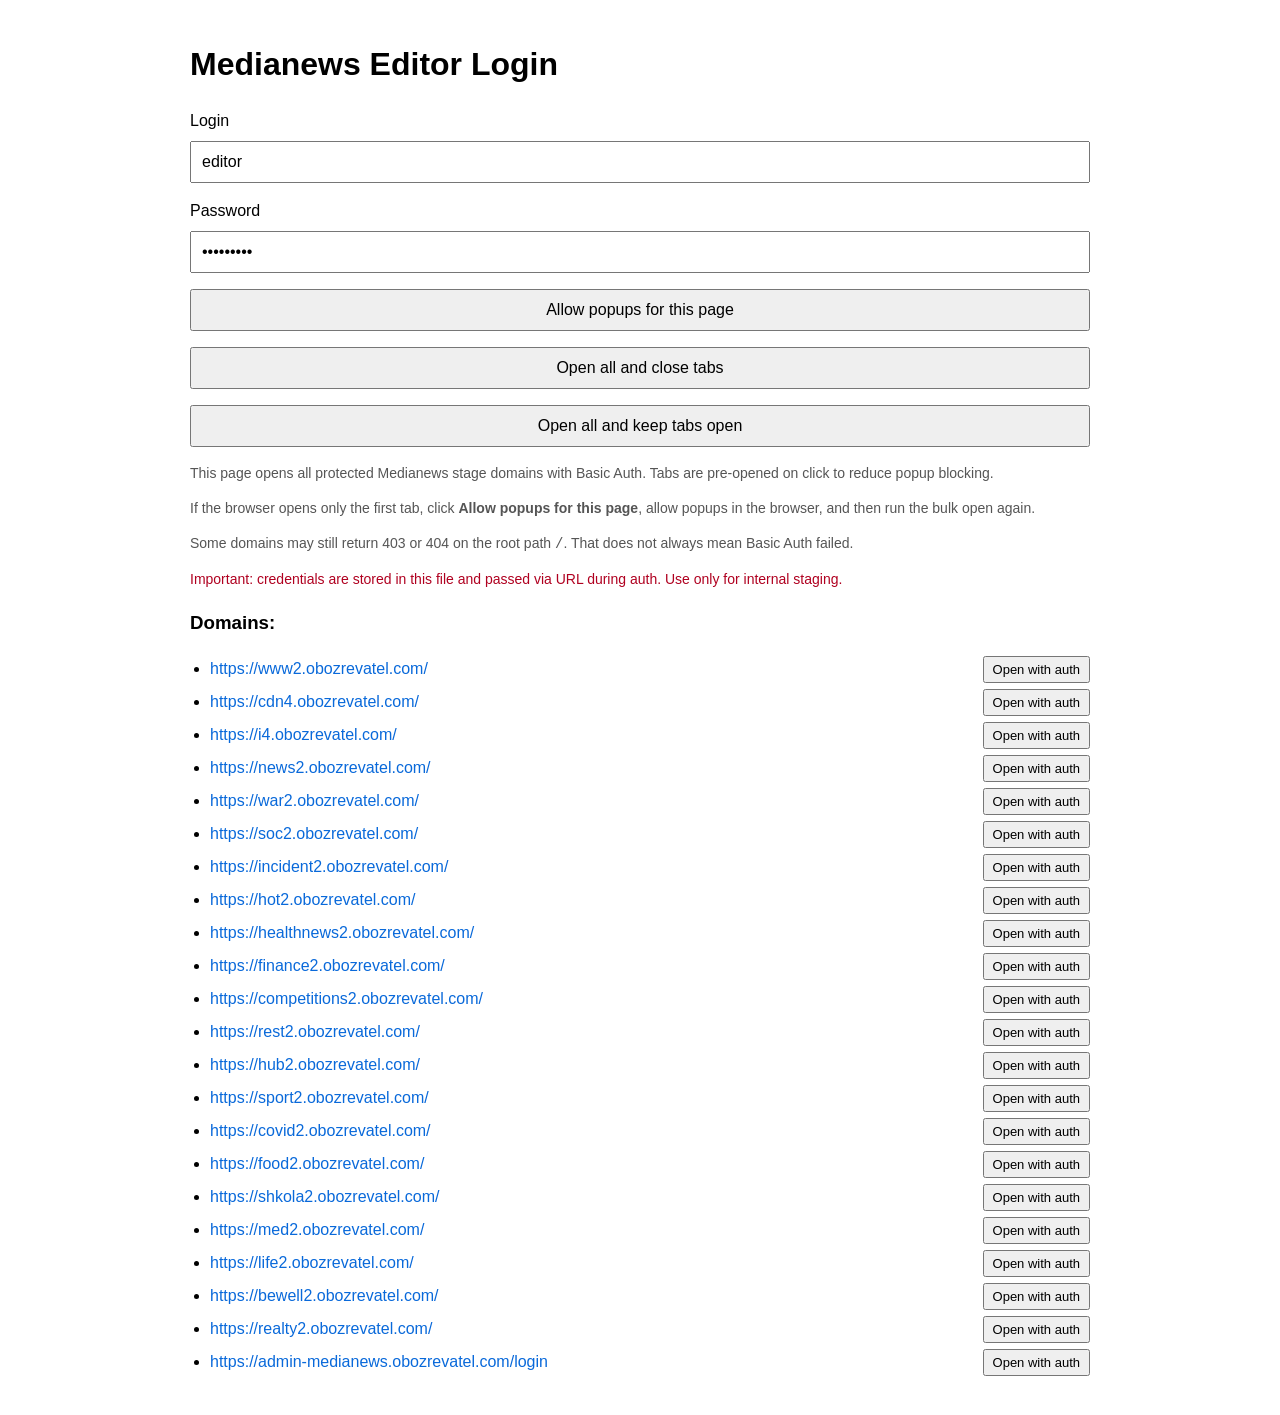
==== index.html @ acd7a0d7 "Add popup warmup button" ====
<!doctype html>
<html lang="uk">
<head>
  <meta charset="UTF-8" />
  <meta name="viewport" content="width=device-width, initial-scale=1.0" />
  <title>Medianews Editor Login</title>
  <style>
    body {
      font-family: Arial, sans-serif;
      max-width: 900px;
      margin: 40px auto;
      line-height: 1.5;
      padding: 0 16px;
    }

    input, button {
      display: block;
      width: 100%;
      padding: 10px;
      margin: 8px 0 16px;
      font-size: 16px;
      box-sizing: border-box;
    }

    button {
      cursor: pointer;
    }

    .hint {
      color: #555;
      font-size: 14px;
    }

    ul {
      padding-left: 20px;
    }

    li {
      margin-bottom: 6px;
    }

    a {
      color: #0969da;
      text-decoration: none;
    }

    a:hover {
      text-decoration: underline;
    }

    .domain-row {
      display: flex;
      gap: 10px;
      align-items: center;
      justify-content: space-between;
    }

    .domain-link {
      flex: 1;
      word-break: break-all;
    }

    .single-button {
      width: auto;
      padding: 4px 8px;
      margin: 0;
      font-size: 13px;
    }

    .danger-hint {
      color: #b00020;
      font-size: 14px;
    }
  </style>
</head>
<body>
  <h1>Medianews Editor Login</h1>

  <label>Login</label>
  <input id="login" type="text" placeholder="stage login" />

  <label>Password</label>
  <input id="password" type="password" placeholder="stage password" />

  <button onclick="unlockBulkOpen()">Allow popups for this page</button>
  <button onclick="openAll(true)">Open all and close tabs</button>
  <button onclick="openAll(false)">Open all and keep tabs open</button>

  <p class="hint">
    This page opens all protected Medianews stage domains with Basic Auth.
    Tabs are pre-opened on click to reduce popup blocking.
  </p>

  <p class="hint">
    If the browser opens only the first tab, click <strong>Allow popups for this page</strong>,
    allow popups in the browser, and then run the bulk open again.
  </p>

  <p class="hint">
    Some domains may still return 403 or 404 on the root path <code>/</code>.
    That does not always mean Basic Auth failed.
  </p>

  <p class="danger-hint">
    Important: credentials are stored in this file and passed via URL during auth.
    Use only for internal staging.
  </p>

  <h3>Domains:</h3>
  <p id="status" class="hint"></p>
  <ul id="domainsList"></ul>

  <script>
    const savedCredentials = {
      basicAuth: {
        login: 'editor',
        password: 'editor123'
      }
    };

    const domains = [
      'www2.obozrevatel.com',
      'cdn4.obozrevatel.com',
      'i4.obozrevatel.com',
      'news2.obozrevatel.com',
      'war2.obozrevatel.com',
      'soc2.obozrevatel.com',
      'incident2.obozrevatel.com',
      'hot2.obozrevatel.com',
      'healthnews2.obozrevatel.com',
      'finance2.obozrevatel.com',
      'competitions2.obozrevatel.com',
      'rest2.obozrevatel.com',
      'hub2.obozrevatel.com',
      'sport2.obozrevatel.com',
      'covid2.obozrevatel.com',
      'food2.obozrevatel.com',
      'shkola2.obozrevatel.com',
      'med2.obozrevatel.com',
      'life2.obozrevatel.com',
      'bewell2.obozrevatel.com',
      'realty2.obozrevatel.com',
      'admin-medianews.obozrevatel.com'
    ];

    const defaultPath = '/';
    const domainSettings = {
      'admin-medianews.obozrevatel.com': {
        displayPath: '/login',
        authPath: '/login'
      }
    };
    const openDelayMs = 500;
    const closeDelayMs = 10000;
    const popupWarmupCount = 3;

    const domainsList = document.getElementById('domainsList');
    const status = document.getElementById('status');

    function setStatus(message, isError = false) {
      status.textContent = message;
      status.style.color = isError ? '#b00020' : '#555';
    }

    function fillSavedCredentials() {
      document.getElementById('login').value = savedCredentials.basicAuth.login || '';
      document.getElementById('password').value = savedCredentials.basicAuth.password || '';
    }

    function getCredentials() {
      const login = document.getElementById('login').value.trim();
      const password = document.getElementById('password').value;

      if (!login || !password) {
        alert('Enter login and password');
        return null;
      }

      return { login, password };
    }

    function getDomainSettings(domain) {
      return domainSettings[domain] || {
        displayPath: defaultPath,
        authPath: defaultPath
      };
    }

    function getAuthUrl(domain, credentials) {
      const settings = getDomainSettings(domain);
      const encodedLogin = encodeURIComponent(credentials.login);
      const encodedPassword = encodeURIComponent(credentials.password);

      return `https://${encodedLogin}:${encodedPassword}@${domain}${settings.authPath}`;
    }

    function getPlainUrl(domain) {
      const settings = getDomainSettings(domain);
      return `https://${domain}${settings.displayPath}`;
    }

    function openSingle(domain) {
      const credentials = getCredentials();

      if (!credentials) {
        return;
      }

      const url = getAuthUrl(domain, credentials);
      window.open(url, '_blank');
    }

    function unlockBulkOpen() {
      const warmupTabs = [];

      for (let index = 0; index < Math.min(domains.length, popupWarmupCount); index += 1) {
        const tab = window.open('about:blank', `stage-popup-warmup-${index}`);

        if (!tab) {
          setStatus(
            'Browser still blocks popups. Click the popup icon in the address bar, allow popups for this page, and try this button again.',
            true
          );
          return;
        }

        tab.document.write(`
          <!doctype html>
          <html lang="en">
            <head>
              <meta charset="UTF-8" />
              <title>Popup access check</title>
            </head>
            <body style="font-family: Arial, sans-serif; padding: 16px;">
              <p>Popup access check for Medianews...</p>
            </body>
          </html>
        `);
        tab.document.close();
        warmupTabs.push(tab);
      }

      setStatus('Popup access looks available. If the browser showed a prompt, click Allow and then use Open all.');

      setTimeout(() => {
        warmupTabs.forEach(tab => {
          try {
            tab.close();
          } catch (error) {
            console.warn('Failed to close warmup tab', error);
          }
        });
      }, 1500);
    }

    function openAll(shouldCloseTabs) {
      const credentials = getCredentials();

      if (!credentials) {
        return;
      }

      const preparedTabs = domains.map((domain, index) => {
        const tab = window.open('about:blank', `stage-auth-${index}`);

        if (!tab) {
          return { domain, blocked: true };
        }

        tab.document.write(`
          <!doctype html>
          <html lang="en">
            <head>
              <meta charset="UTF-8" />
              <title>Authorizing ${domain}</title>
            </head>
            <body style="font-family: Arial, sans-serif; padding: 16px;">
              <p>Authorizing <strong>${domain}</strong>...</p>
            </body>
          </html>
        `);
        tab.document.close();

        return { domain, tab, blocked: false };
      });

      const blockedDomains = preparedTabs
        .filter(item => item.blocked)
        .map(item => item.domain);
      const openedTabs = preparedTabs.filter(item => !item.blocked);

      if (!openedTabs.length) {
        setStatus('Browser blocked all popups. Allow popups for this page and try again.', true);
        return;
      }

      if (blockedDomains.length) {
        setStatus(`Opened ${openedTabs.length} of ${domains.length}. Browser blocked: ${blockedDomains.join(', ')}`, true);
      } else {
        setStatus(`Opened ${openedTabs.length} tabs. Authorizing domains...`);
      }

      openedTabs.forEach(({ domain, tab }, index) => {
        const url = getAuthUrl(domain, credentials);

        setTimeout(() => {
          try {
            tab.location.replace(url);
          } catch (error) {
            console.warn(`Failed to open domain: ${domain}`, error);
          }
        }, index * openDelayMs);

        if (shouldCloseTabs) {
          setTimeout(() => {
            try {
              tab.close();
            } catch (error) {
              console.warn(`Failed to close tab: ${domain}`, error);
            }
          }, index * openDelayMs + closeDelayMs);
        }
      });
    }

    domains.forEach(domain => {
      const li = document.createElement('li');

      const row = document.createElement('div');
      row.className = 'domain-row';

      const link = document.createElement('a');
      link.href = getPlainUrl(domain);
      link.target = '_blank';
      link.rel = 'noopener noreferrer';
      link.textContent = getPlainUrl(domain);
      link.className = 'domain-link';

      const button = document.createElement('button');
      button.textContent = 'Open with auth';
      button.className = 'single-button';
      button.onclick = () => openSingle(domain);

      row.appendChild(link);
      row.appendChild(button);

      li.appendChild(row);
      domainsList.appendChild(li);
    });

    fillSavedCredentials();
  </script>
</body>
</html>
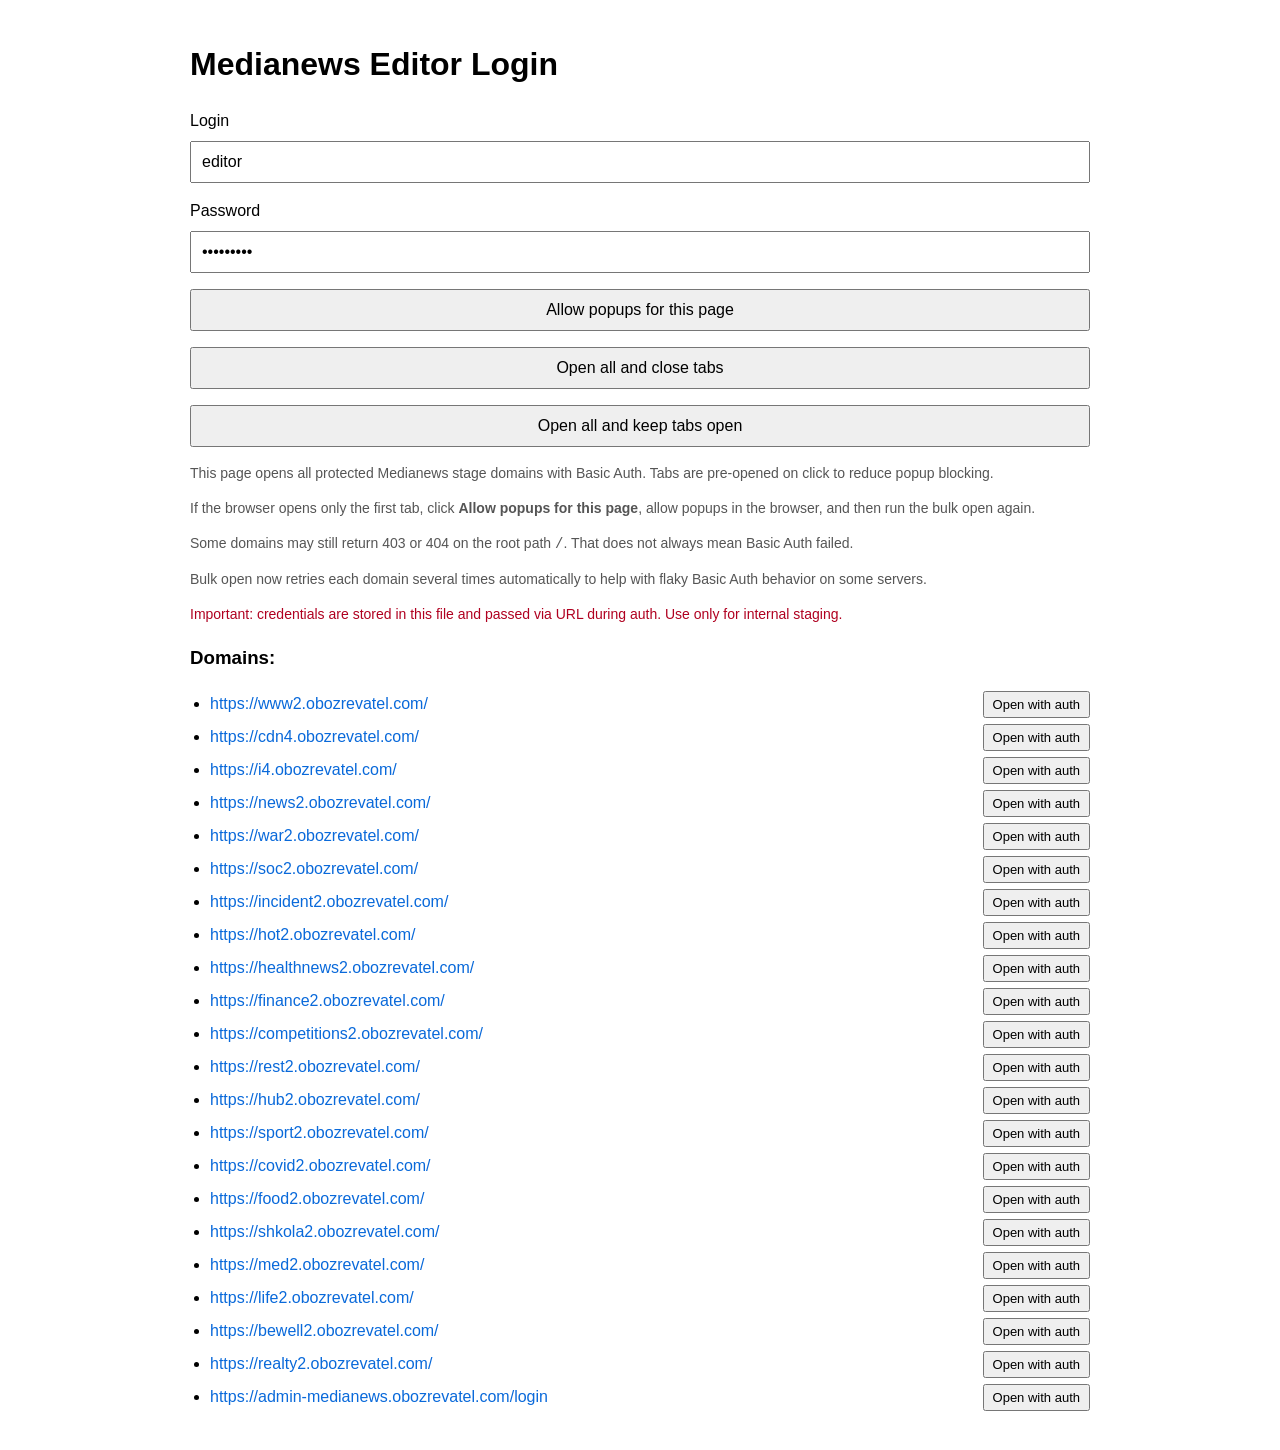
==== commit c3ceb81a: "Retry domain auth flows automatically" ====
--- a/index.html
+++ b/index.html
@@ -99,6 +99,11 @@
   <p class="hint">
     Some domains may still return 403 or 404 on the root path <code>/</code>.
     That does not always mean Basic Auth failed.
+  </p>
+
+  <p class="hint">
+    Bulk open now retries each domain several times automatically to help with
+    flaky Basic Auth behavior on some servers.
   </p>
 
   <p class="danger-hint">
@@ -147,11 +152,13 @@
     const domainSettings = {
       'admin-medianews.obozrevatel.com': {
         displayPath: '/login',
-        authPath: '/login'
+        authPath: '/login',
+        authCycles: 3
       }
     };
-    const openDelayMs = 500;
-    const closeDelayMs = 10000;
+    const openDelayMs = 1200;
+    const authStepDelayMs = 1600;
+    const closeDelayMs = 16000;
     const popupWarmupCount = 3;
 
     const domainsList = document.getElementById('domainsList');
@@ -199,6 +206,36 @@
       return `https://${domain}${settings.displayPath}`;
     }
 
+    function getNavigationPlan(domain, credentials) {
+      const settings = getDomainSettings(domain);
+      const authUrl = getAuthUrl(domain, credentials);
+      const plainUrl = getPlainUrl(domain);
+      const authCycles = settings.authCycles || 2;
+      const steps = [];
+
+      for (let index = 0; index < authCycles; index += 1) {
+        steps.push(authUrl, plainUrl);
+      }
+
+      return steps;
+    }
+
+    function runNavigationSequence(tab, domain, credentials, startDelayMs) {
+      const steps = getNavigationPlan(domain, credentials);
+
+      steps.forEach((url, stepIndex) => {
+        setTimeout(() => {
+          try {
+            tab.location.replace(url);
+          } catch (error) {
+            console.warn(`Failed to open domain: ${domain}`, error);
+          }
+        }, startDelayMs + stepIndex * authStepDelayMs);
+      });
+
+      return steps.length;
+    }
+
     function openSingle(domain) {
       const credentials = getCredentials();
 
@@ -206,8 +243,14 @@
         return;
       }
 
-      const url = getAuthUrl(domain, credentials);
-      window.open(url, '_blank');
+      const tab = window.open('about:blank', '_blank');
+
+      if (!tab) {
+        setStatus('Browser blocked the tab. Allow popups for this page and try again.', true);
+        return;
+      }
+
+      runNavigationSequence(tab, domain, credentials, 0);
     }
 
     function unlockBulkOpen() {
@@ -297,19 +340,12 @@
       if (blockedDomains.length) {
         setStatus(`Opened ${openedTabs.length} of ${domains.length}. Browser blocked: ${blockedDomains.join(', ')}`, true);
       } else {
-        setStatus(`Opened ${openedTabs.length} tabs. Authorizing domains...`);
+        setStatus(`Opened ${openedTabs.length} tabs. Running several auth passes for each domain...`);
       }
 
       openedTabs.forEach(({ domain, tab }, index) => {
-        const url = getAuthUrl(domain, credentials);
-
-        setTimeout(() => {
-          try {
-            tab.location.replace(url);
-          } catch (error) {
-            console.warn(`Failed to open domain: ${domain}`, error);
-          }
-        }, index * openDelayMs);
+        const startDelayMs = index * openDelayMs;
+        const stepsCount = runNavigationSequence(tab, domain, credentials, startDelayMs);
 
         if (shouldCloseTabs) {
           setTimeout(() => {
@@ -318,7 +354,7 @@
             } catch (error) {
               console.warn(`Failed to close tab: ${domain}`, error);
             }
-          }, index * openDelayMs + closeDelayMs);
+          }, startDelayMs + stepsCount * authStepDelayMs + closeDelayMs);
         }
       });
     }
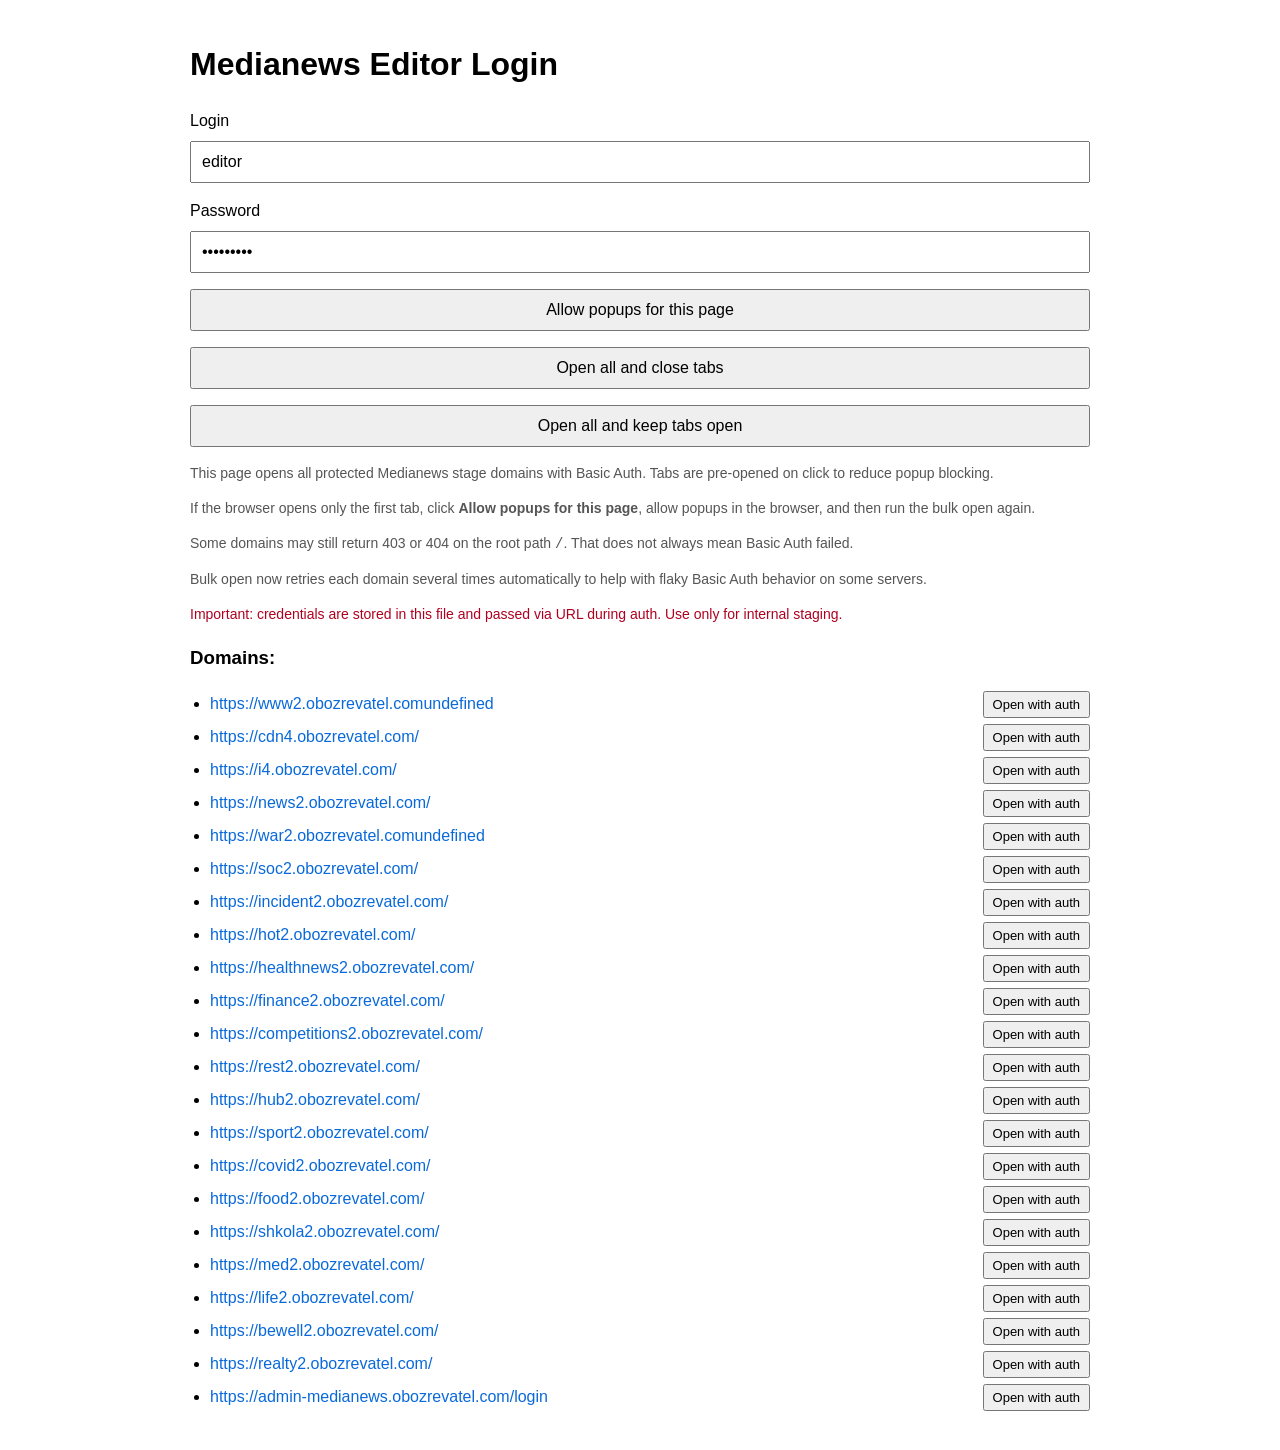
==== commit ab8a5e80: "Warm up www2 and war2 more aggressively" ====
--- a/index.html
+++ b/index.html
@@ -150,6 +150,14 @@
 
     const defaultPath = '/';
     const domainSettings = {
+      'www2.obozrevatel.com': {
+        authCycles: 4,
+        revisitAfterBulkOpen: true
+      },
+      'war2.obozrevatel.com': {
+        authCycles: 4,
+        revisitAfterBulkOpen: true
+      },
       'admin-medianews.obozrevatel.com': {
         displayPath: '/login',
         authPath: '/login',
@@ -234,6 +242,10 @@
       });
 
       return steps.length;
+    }
+
+    function getRevisitDomains() {
+      return domains.filter(domain => getDomainSettings(domain).revisitAfterBulkOpen);
     }
 
     function openSingle(domain) {
@@ -357,6 +369,24 @@
           }, startDelayMs + stepsCount * authStepDelayMs + closeDelayMs);
         }
       });
+
+      const revisitDomains = getRevisitDomains();
+      const revisitStartDelayMs = openedTabs.length * openDelayMs + 4000;
+
+      revisitDomains.forEach((domain, revisitIndex) => {
+        const preparedTab = openedTabs.find(item => item.domain === domain);
+
+        if (!preparedTab) {
+          return;
+        }
+
+        runNavigationSequence(
+          preparedTab.tab,
+          domain,
+          credentials,
+          revisitStartDelayMs + revisitIndex * 2000
+        );
+      });
     }
 
     domains.forEach(domain => {
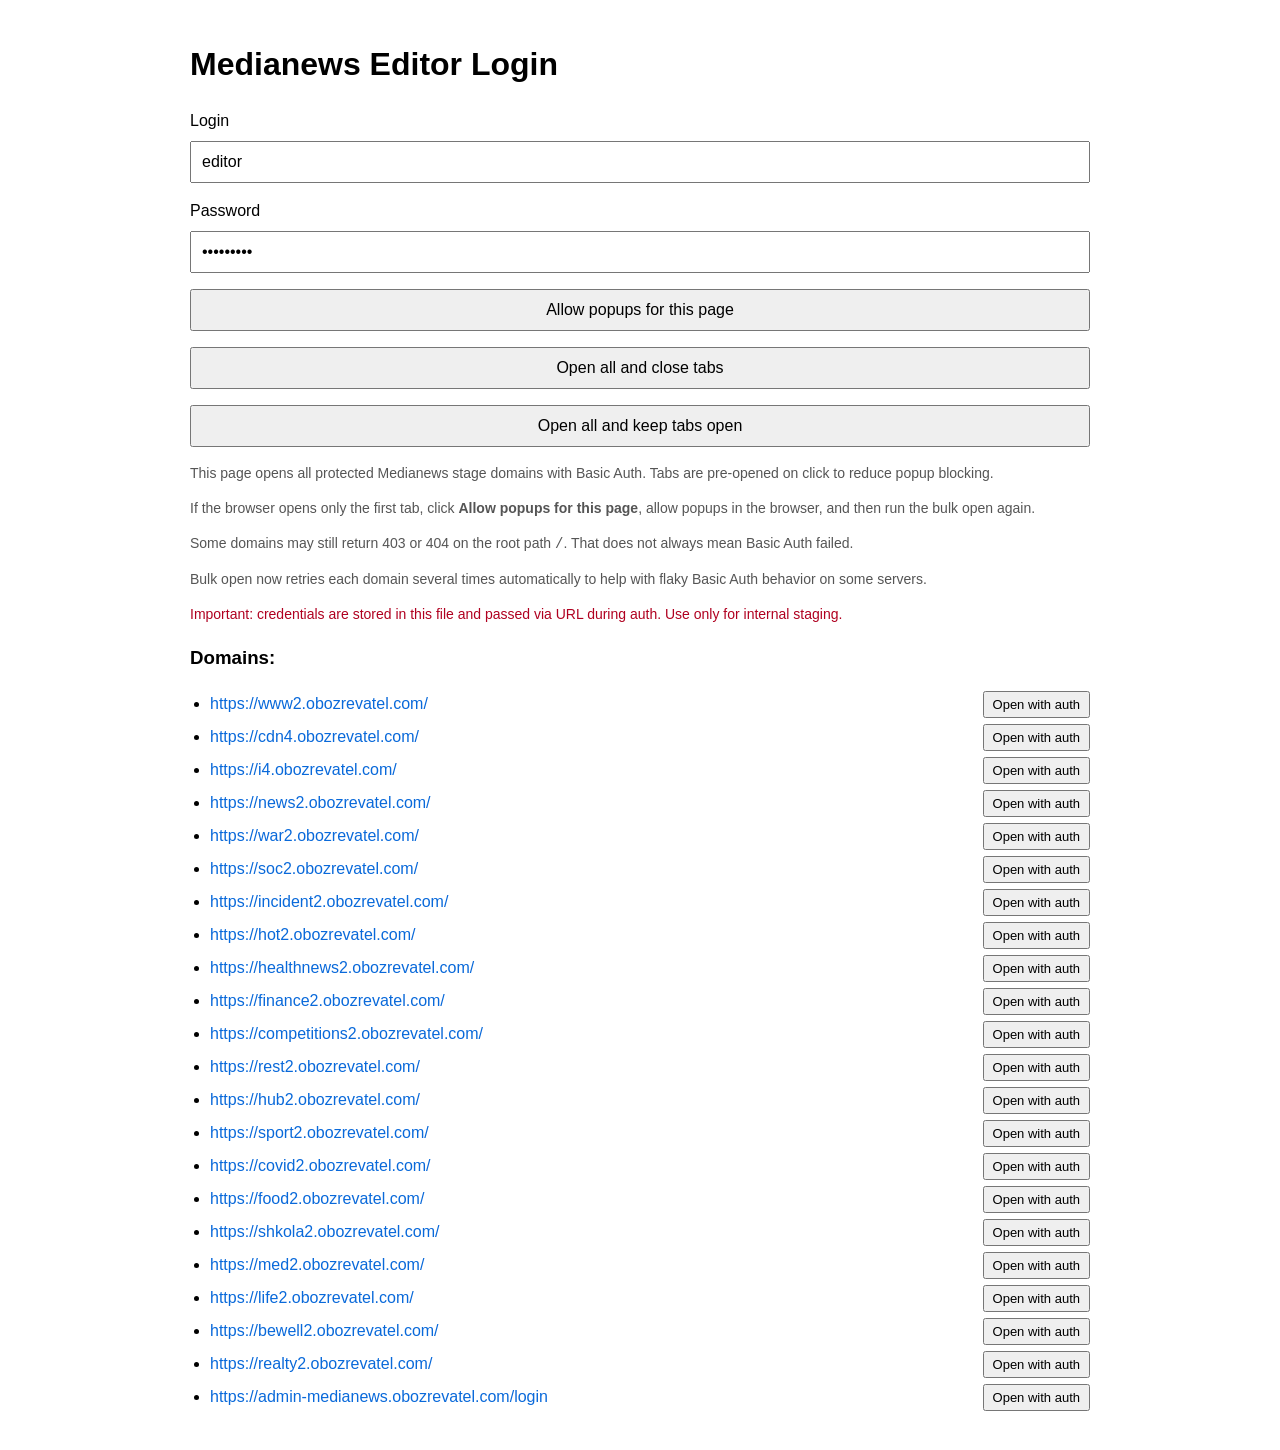
==== commit 9594e8bb: "Fix default paths for custom domain settings" ====
--- a/index.html
+++ b/index.html
@@ -195,9 +195,10 @@
     }
 
     function getDomainSettings(domain) {
-      return domainSettings[domain] || {
+      return {
         displayPath: defaultPath,
-        authPath: defaultPath
+        authPath: defaultPath,
+        ...domainSettings[domain]
       };
     }
 
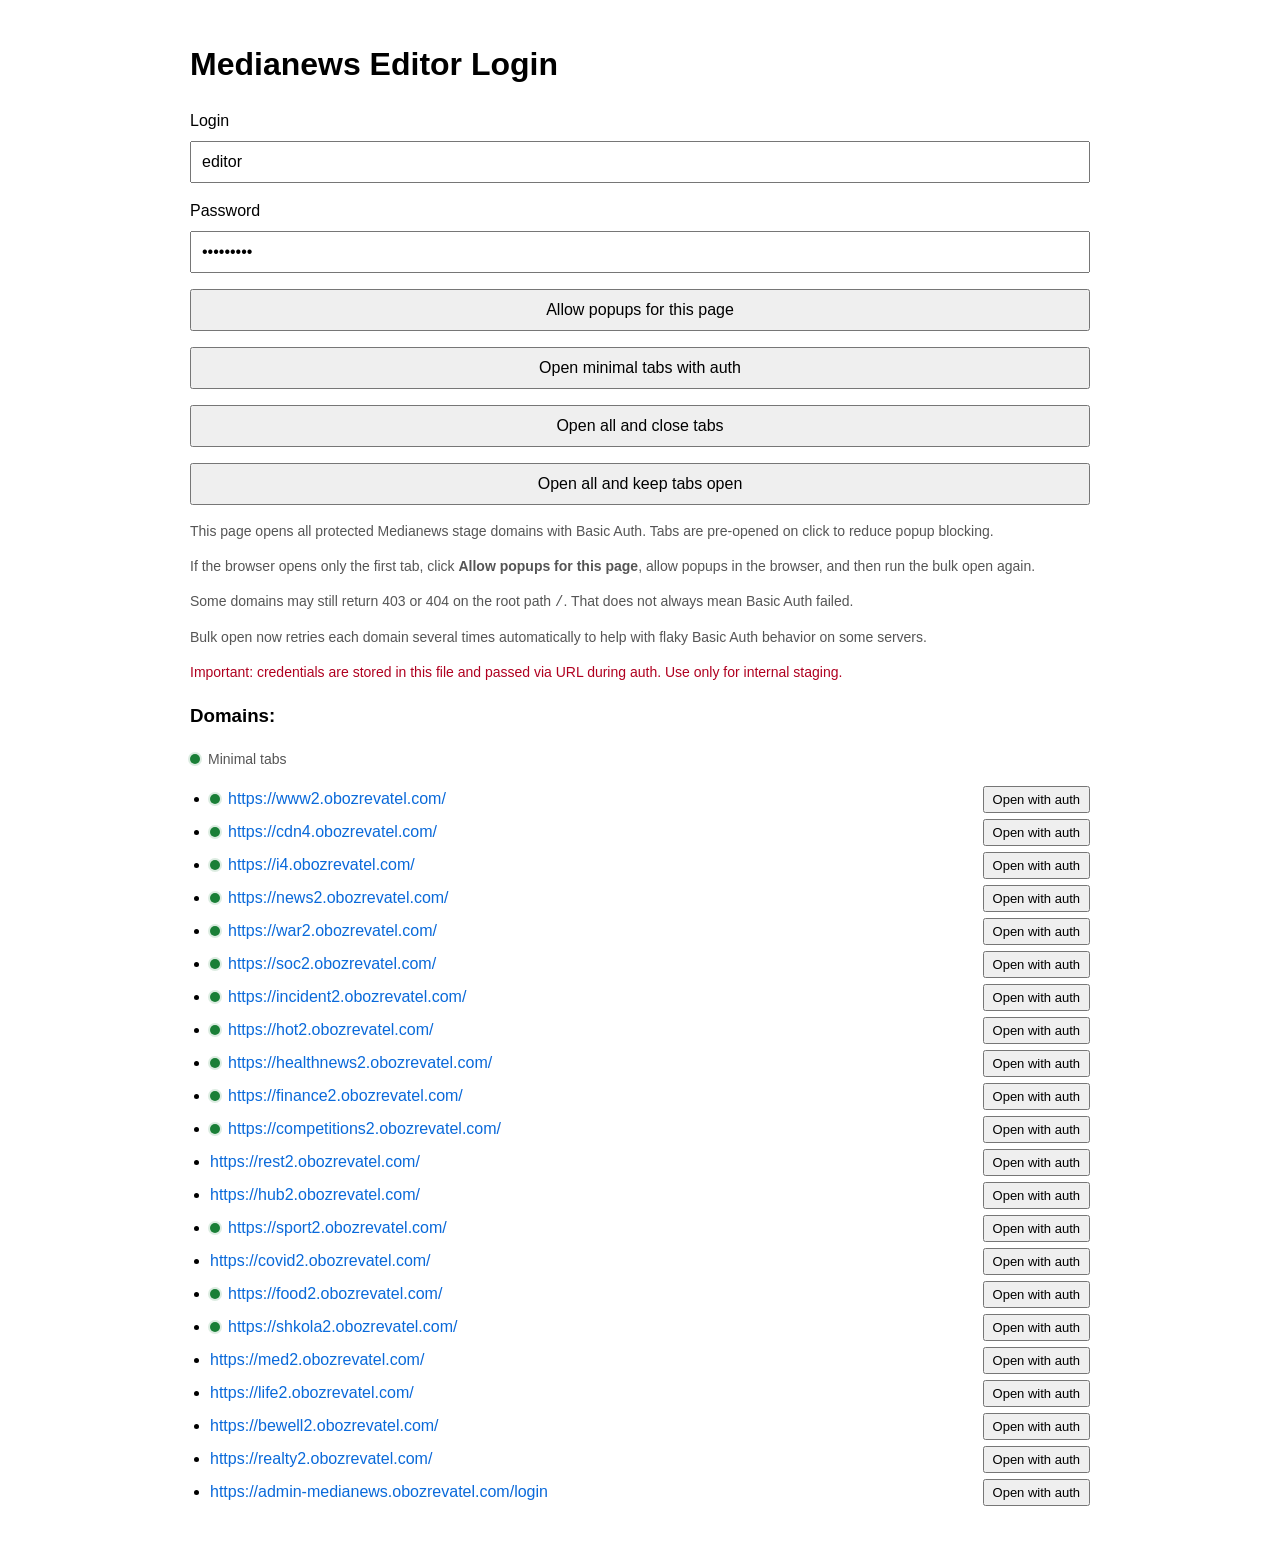
==== commit d4f7298b: "Add minimal tab auth shortcut" ====
--- a/index.html
+++ b/index.html
@@ -71,6 +71,32 @@
       color: #b00020;
       font-size: 14px;
     }
+
+    .domain-meta {
+      display: flex;
+      align-items: center;
+      gap: 8px;
+      flex: 1;
+      min-width: 0;
+    }
+
+    .minimal-dot {
+      width: 10px;
+      height: 10px;
+      min-width: 10px;
+      border-radius: 50%;
+      background: #1a7f37;
+      box-shadow: 0 0 0 2px rgba(26, 127, 55, 0.15);
+    }
+
+    .legend {
+      display: flex;
+      align-items: center;
+      gap: 8px;
+      color: #555;
+      font-size: 14px;
+      margin-bottom: 10px;
+    }
   </style>
 </head>
 <body>
@@ -83,6 +109,7 @@
   <input id="password" type="password" placeholder="stage password" />
 
   <button onclick="unlockBulkOpen()">Allow popups for this page</button>
+  <button onclick="openMinimalTabs()">Open minimal tabs with auth</button>
   <button onclick="openAll(true)">Open all and close tabs</button>
   <button onclick="openAll(false)">Open all and keep tabs open</button>
 
@@ -112,6 +139,10 @@
   </p>
 
   <h3>Domains:</h3>
+  <div class="legend">
+    <span class="minimal-dot"></span>
+    <span>Minimal tabs</span>
+  </div>
   <p id="status" class="hint"></p>
   <ul id="domainsList"></ul>
 
@@ -147,6 +178,23 @@
       'realty2.obozrevatel.com',
       'admin-medianews.obozrevatel.com'
     ];
+    const minimalDomains = [
+      'www2.obozrevatel.com',
+      'cdn4.obozrevatel.com',
+      'i4.obozrevatel.com',
+      'news2.obozrevatel.com',
+      'war2.obozrevatel.com',
+      'soc2.obozrevatel.com',
+      'incident2.obozrevatel.com',
+      'hot2.obozrevatel.com',
+      'healthnews2.obozrevatel.com',
+      'finance2.obozrevatel.com',
+      'competitions2.obozrevatel.com',
+      'sport2.obozrevatel.com',
+      'food2.obozrevatel.com',
+      'shkola2.obozrevatel.com'
+    ];
+    const minimalDomainSet = new Set(minimalDomains);
 
     const defaultPath = '/';
     const domainSettings = {
@@ -249,6 +297,10 @@
       return domains.filter(domain => getDomainSettings(domain).revisitAfterBulkOpen);
     }
 
+    function openMinimalTabs() {
+      openDomainGroup(minimalDomains, false, 'minimal tabs');
+    }
+
     function openSingle(domain) {
       const credentials = getCredentials();
 
@@ -256,14 +308,13 @@
         return;
       }
 
-      const tab = window.open('about:blank', '_blank');
+      const url = getAuthUrl(domain, credentials);
+      const tab = window.open(url, '_blank');
 
       if (!tab) {
         setStatus('Browser blocked the tab. Allow popups for this page and try again.', true);
         return;
       }
-
-      runNavigationSequence(tab, domain, credentials, 0);
     }
 
     function unlockBulkOpen() {
@@ -310,13 +361,17 @@
     }
 
     function openAll(shouldCloseTabs) {
+      openDomainGroup(domains, shouldCloseTabs, 'all tabs');
+    }
+
+    function openDomainGroup(targetDomains, shouldCloseTabs, groupLabel) {
       const credentials = getCredentials();
 
       if (!credentials) {
         return;
       }
 
-      const preparedTabs = domains.map((domain, index) => {
+      const preparedTabs = targetDomains.map((domain, index) => {
         const tab = window.open('about:blank', `stage-auth-${index}`);
 
         if (!tab) {
@@ -351,9 +406,9 @@
       }
 
       if (blockedDomains.length) {
-        setStatus(`Opened ${openedTabs.length} of ${domains.length}. Browser blocked: ${blockedDomains.join(', ')}`, true);
+        setStatus(`Opened ${openedTabs.length} of ${targetDomains.length} ${groupLabel}. Browser blocked: ${blockedDomains.join(', ')}`, true);
       } else {
-        setStatus(`Opened ${openedTabs.length} tabs. Running several auth passes for each domain...`);
+        setStatus(`Opened ${openedTabs.length} ${groupLabel}. Running several auth passes for each domain...`);
       }
 
       openedTabs.forEach(({ domain, tab }, index) => {
@@ -396,6 +451,16 @@
       const row = document.createElement('div');
       row.className = 'domain-row';
 
+      const meta = document.createElement('div');
+      meta.className = 'domain-meta';
+
+      if (minimalDomainSet.has(domain)) {
+        const dot = document.createElement('span');
+        dot.className = 'minimal-dot';
+        dot.title = 'Minimal tab';
+        meta.appendChild(dot);
+      }
+
       const link = document.createElement('a');
       link.href = getPlainUrl(domain);
       link.target = '_blank';
@@ -403,12 +468,14 @@
       link.textContent = getPlainUrl(domain);
       link.className = 'domain-link';
 
+      meta.appendChild(link);
+
       const button = document.createElement('button');
       button.textContent = 'Open with auth';
       button.className = 'single-button';
       button.onclick = () => openSingle(domain);
 
-      row.appendChild(link);
+      row.appendChild(meta);
       row.appendChild(button);
 
       li.appendChild(row);
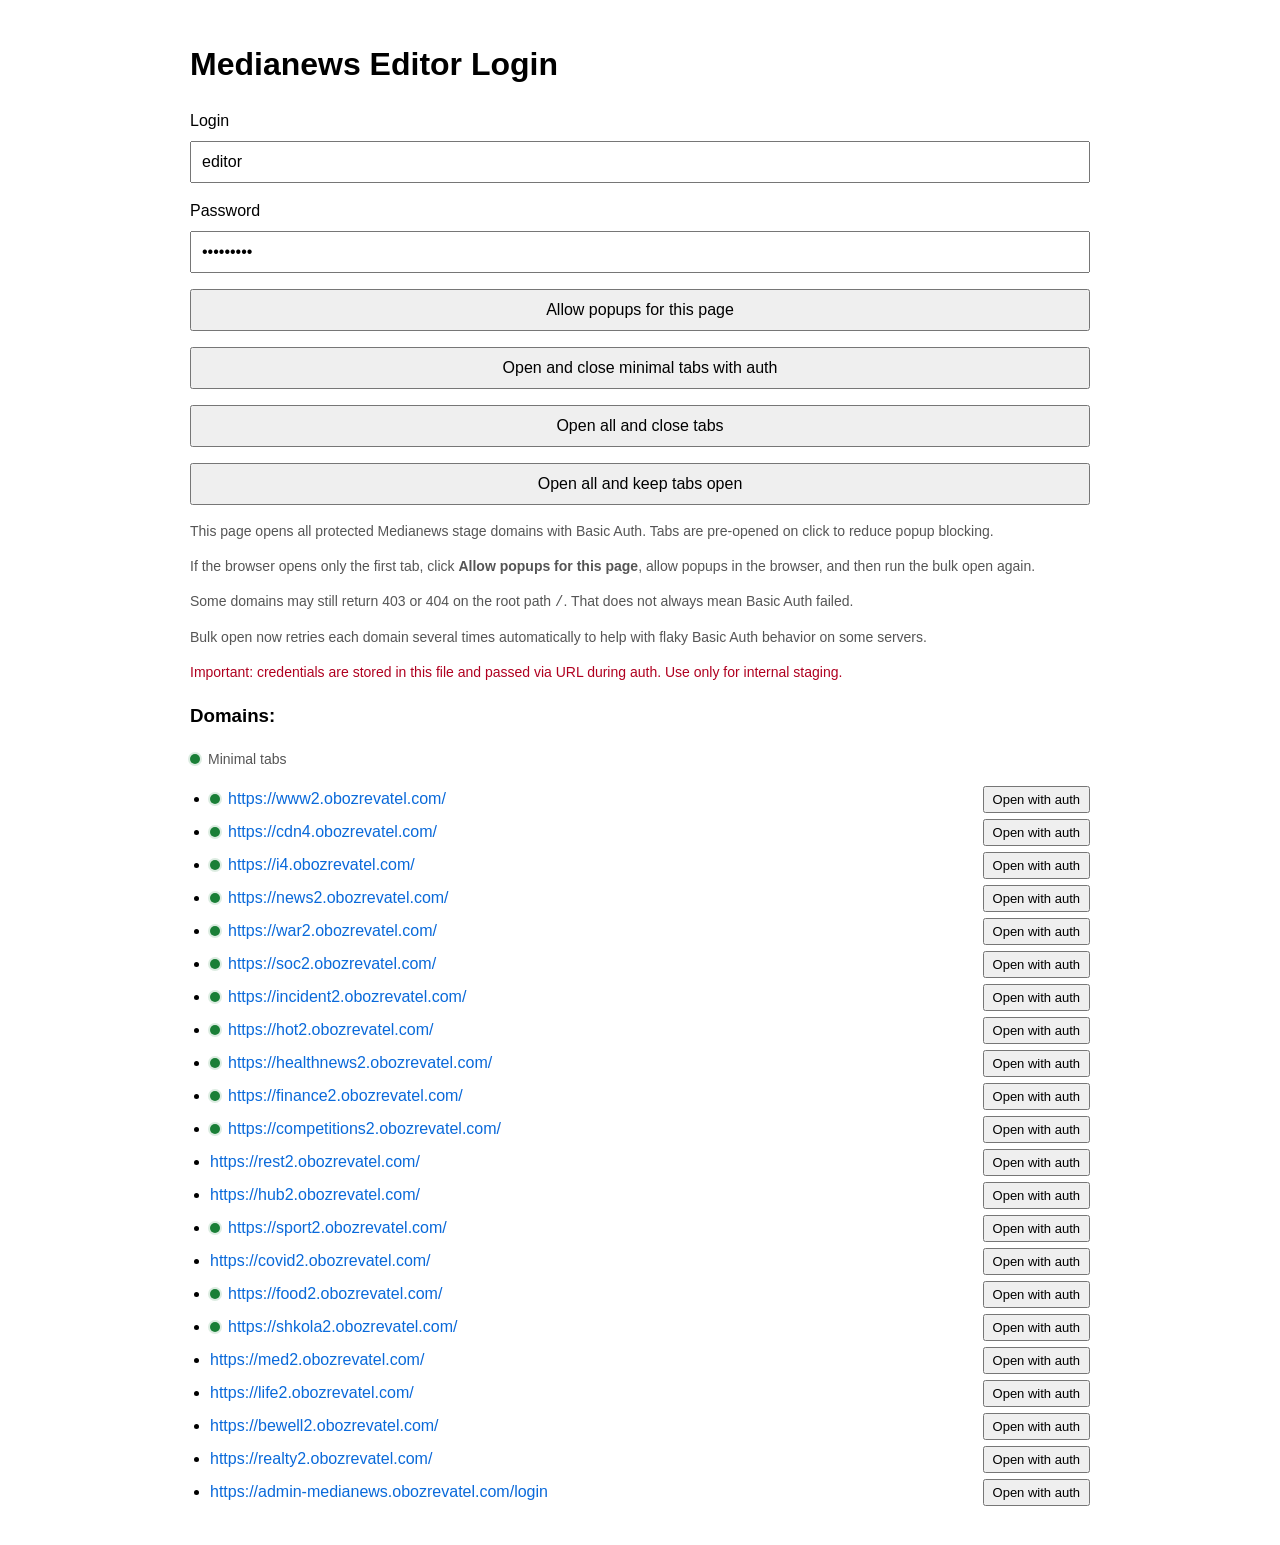
==== commit c5417610: "Rename minimal shortcut to auto-close" ====
--- a/index.html
+++ b/index.html
@@ -109,7 +109,7 @@
   <input id="password" type="password" placeholder="stage password" />
 
   <button onclick="unlockBulkOpen()">Allow popups for this page</button>
-  <button onclick="openMinimalTabs()">Open minimal tabs with auth</button>
+  <button onclick="openMinimalTabs()">Open and close minimal tabs with auth</button>
   <button onclick="openAll(true)">Open all and close tabs</button>
   <button onclick="openAll(false)">Open all and keep tabs open</button>
 
@@ -298,7 +298,7 @@
     }
 
     function openMinimalTabs() {
-      openDomainGroup(minimalDomains, false, 'minimal tabs');
+      openDomainGroup(minimalDomains, true, 'minimal tabs');
     }
 
     function openSingle(domain) {
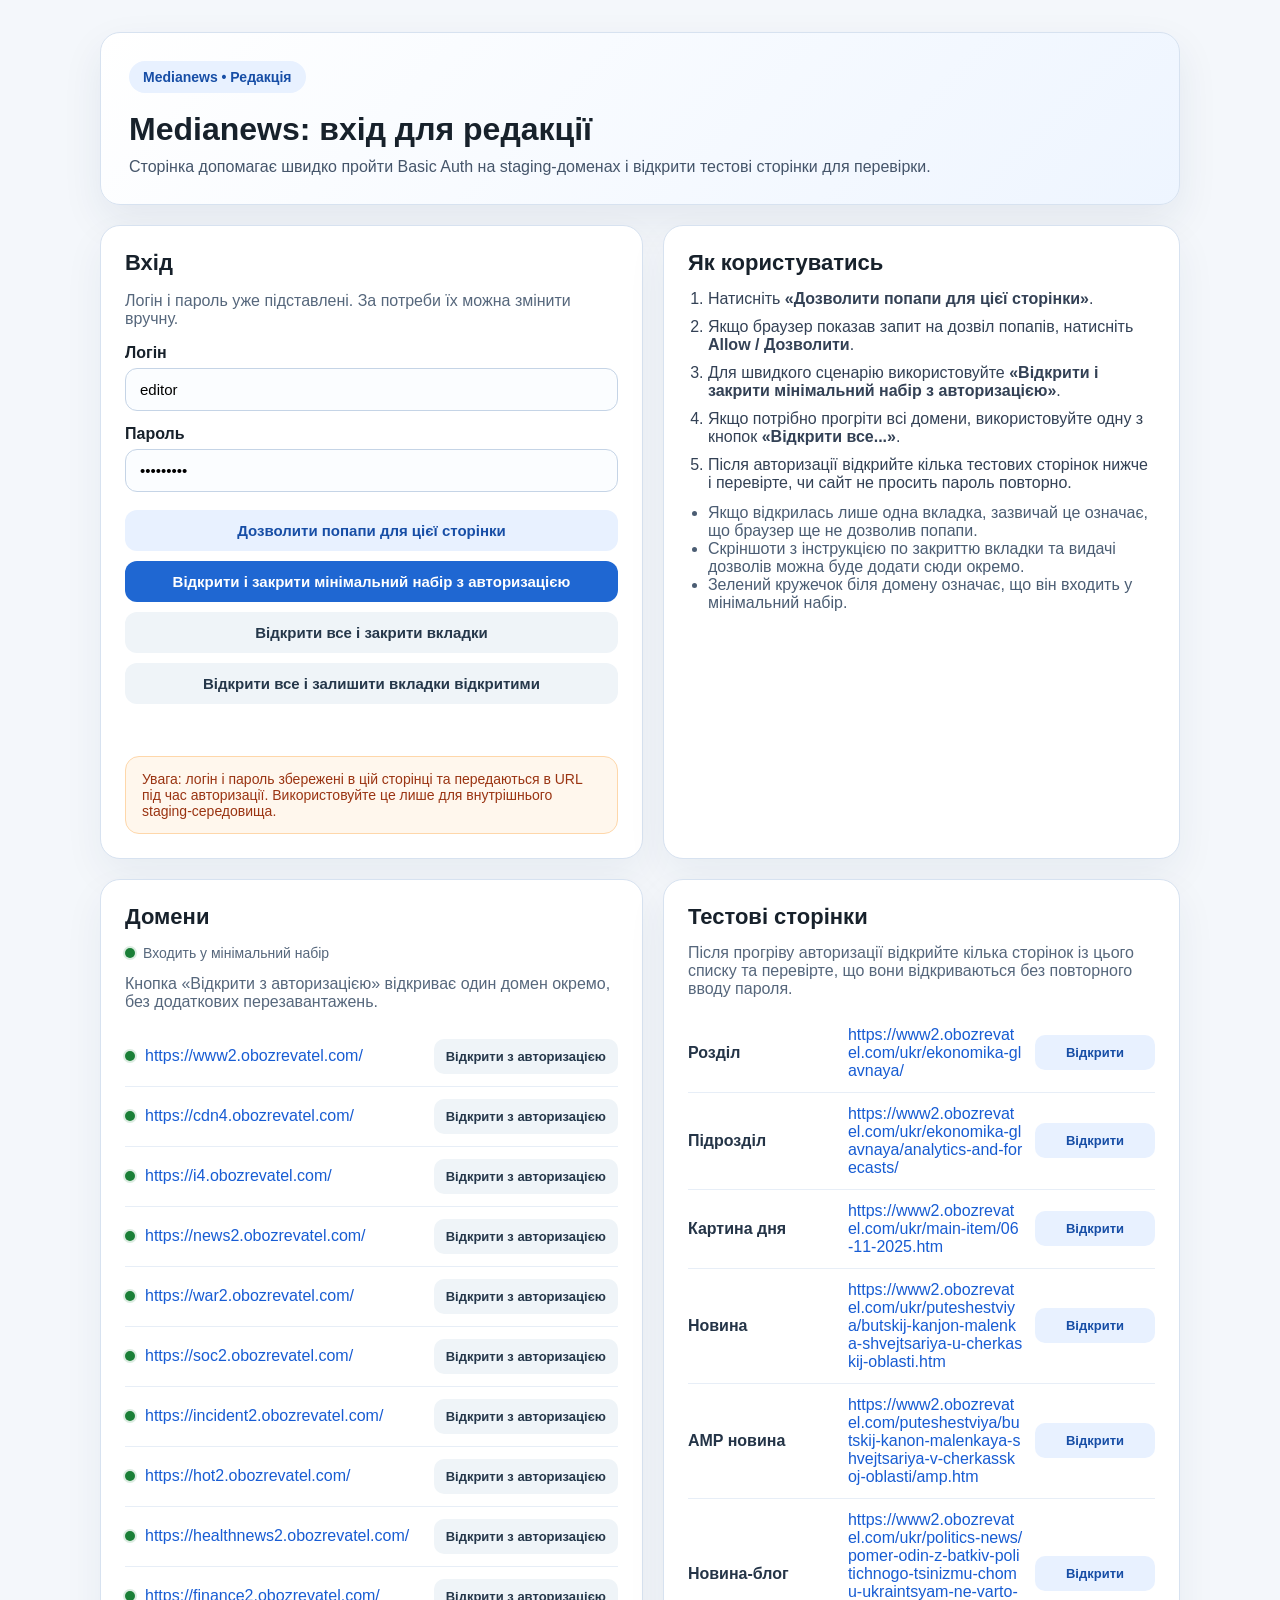
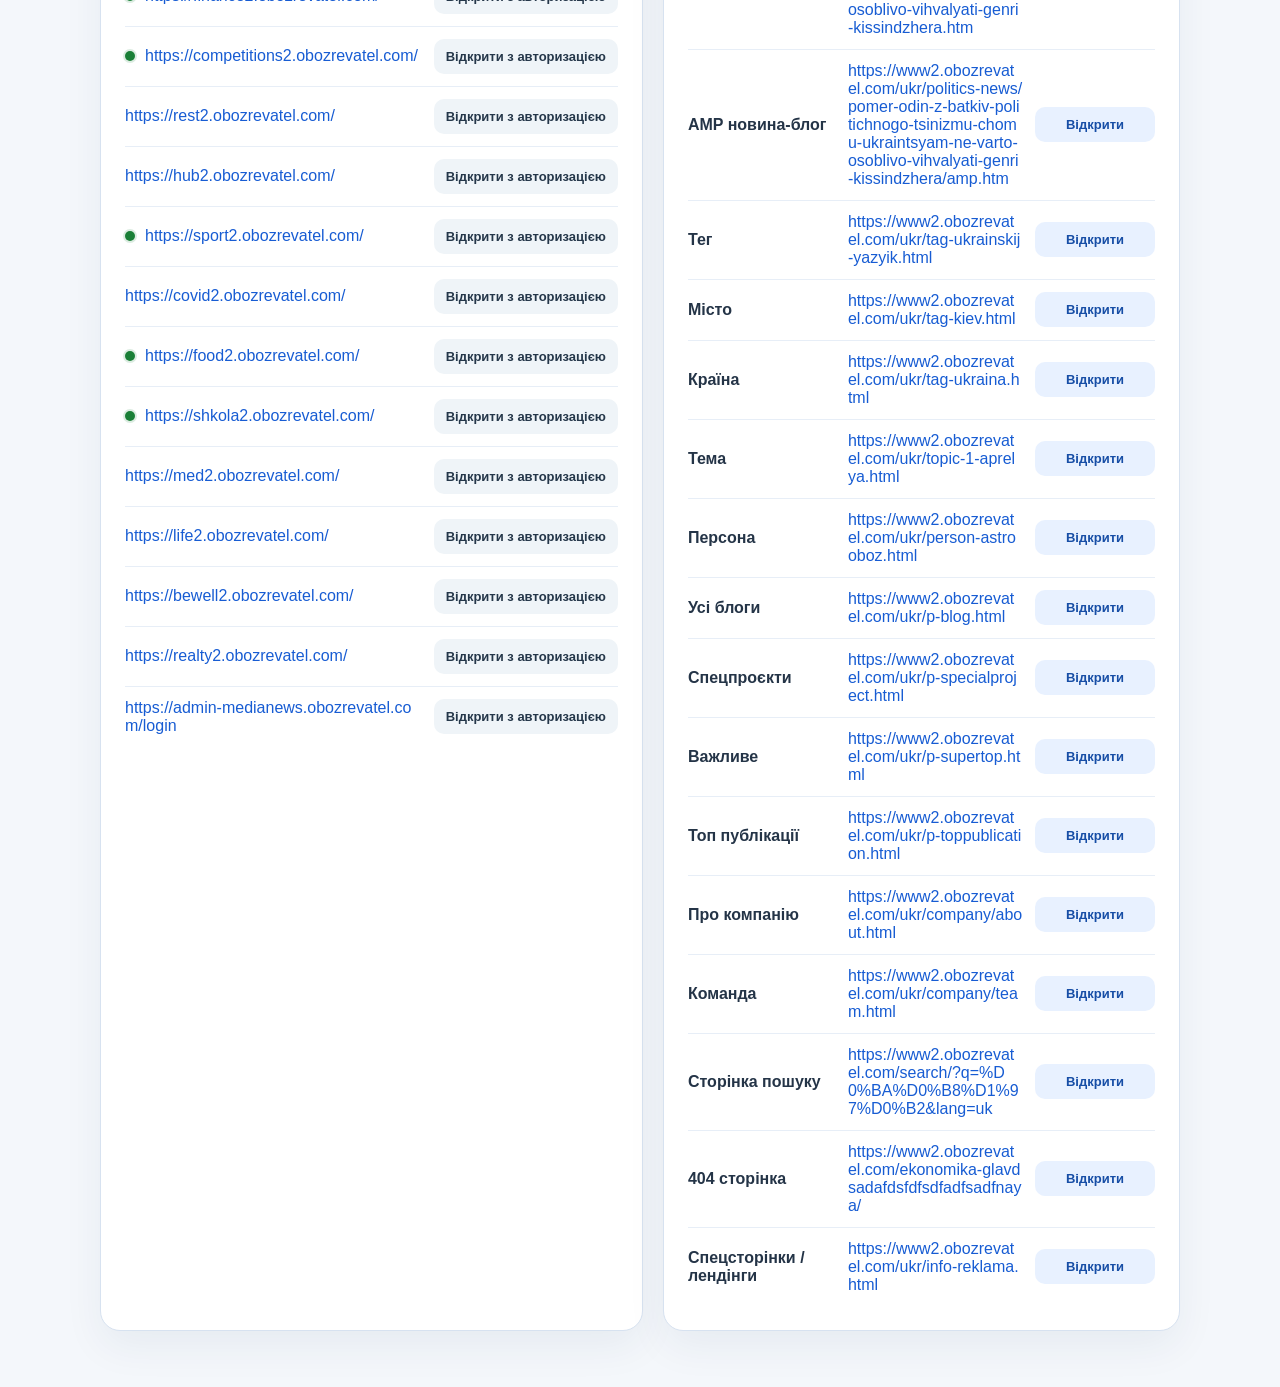
==== commit 9bf3fcf4: "Localize editor pages and add test links" ====
--- a/index.html
+++ b/index.html
@@ -3,486 +3,22 @@
 <head>
   <meta charset="UTF-8" />
   <meta name="viewport" content="width=device-width, initial-scale=1.0" />
-  <title>Medianews Editor Login</title>
-  <style>
-    body {
-      font-family: Arial, sans-serif;
-      max-width: 900px;
-      margin: 40px auto;
-      line-height: 1.5;
-      padding: 0 16px;
-    }
-
-    input, button {
-      display: block;
-      width: 100%;
-      padding: 10px;
-      margin: 8px 0 16px;
-      font-size: 16px;
-      box-sizing: border-box;
-    }
-
-    button {
-      cursor: pointer;
-    }
-
-    .hint {
-      color: #555;
-      font-size: 14px;
-    }
-
-    ul {
-      padding-left: 20px;
-    }
-
-    li {
-      margin-bottom: 6px;
-    }
-
-    a {
-      color: #0969da;
-      text-decoration: none;
-    }
-
-    a:hover {
-      text-decoration: underline;
-    }
-
-    .domain-row {
-      display: flex;
-      gap: 10px;
-      align-items: center;
-      justify-content: space-between;
-    }
-
-    .domain-link {
-      flex: 1;
-      word-break: break-all;
-    }
-
-    .single-button {
-      width: auto;
-      padding: 4px 8px;
-      margin: 0;
-      font-size: 13px;
-    }
-
-    .danger-hint {
-      color: #b00020;
-      font-size: 14px;
-    }
-
-    .domain-meta {
-      display: flex;
-      align-items: center;
-      gap: 8px;
-      flex: 1;
-      min-width: 0;
-    }
-
-    .minimal-dot {
-      width: 10px;
-      height: 10px;
-      min-width: 10px;
-      border-radius: 50%;
-      background: #1a7f37;
-      box-shadow: 0 0 0 2px rgba(26, 127, 55, 0.15);
-    }
-
-    .legend {
-      display: flex;
-      align-items: center;
-      gap: 8px;
-      color: #555;
-      font-size: 14px;
-      margin-bottom: 10px;
-    }
-  </style>
+  <title>Medianews: вхід для редакції</title>
+  <link rel="stylesheet" href="./styles.css" />
 </head>
 <body>
-  <h1>Medianews Editor Login</h1>
-
-  <label>Login</label>
-  <input id="login" type="text" placeholder="stage login" />
-
-  <label>Password</label>
-  <input id="password" type="password" placeholder="stage password" />
-
-  <button onclick="unlockBulkOpen()">Allow popups for this page</button>
-  <button onclick="openMinimalTabs()">Open and close minimal tabs with auth</button>
-  <button onclick="openAll(true)">Open all and close tabs</button>
-  <button onclick="openAll(false)">Open all and keep tabs open</button>
-
-  <p class="hint">
-    This page opens all protected Medianews stage domains with Basic Auth.
-    Tabs are pre-opened on click to reduce popup blocking.
-  </p>
-
-  <p class="hint">
-    If the browser opens only the first tab, click <strong>Allow popups for this page</strong>,
-    allow popups in the browser, and then run the bulk open again.
-  </p>
-
-  <p class="hint">
-    Some domains may still return 403 or 404 on the root path <code>/</code>.
-    That does not always mean Basic Auth failed.
-  </p>
-
-  <p class="hint">
-    Bulk open now retries each domain several times automatically to help with
-    flaky Basic Auth behavior on some servers.
-  </p>
-
-  <p class="danger-hint">
-    Important: credentials are stored in this file and passed via URL during auth.
-    Use only for internal staging.
-  </p>
-
-  <h3>Domains:</h3>
-  <div class="legend">
-    <span class="minimal-dot"></span>
-    <span>Minimal tabs</span>
-  </div>
-  <p id="status" class="hint"></p>
-  <ul id="domainsList"></ul>
-
   <script>
-    const savedCredentials = {
-      basicAuth: {
+    window.medianewsConfig = {
+      pageTitle: 'Medianews: вхід для редакції',
+      pageHeading: 'Medianews: вхід для редакції',
+      accountName: 'Редакція',
+      savedCredentials: {
         login: 'editor',
         password: 'editor123'
-      }
+      },
+      assetBasePath: './'
     };
-
-    const domains = [
-      'www2.obozrevatel.com',
-      'cdn4.obozrevatel.com',
-      'i4.obozrevatel.com',
-      'news2.obozrevatel.com',
-      'war2.obozrevatel.com',
-      'soc2.obozrevatel.com',
-      'incident2.obozrevatel.com',
-      'hot2.obozrevatel.com',
-      'healthnews2.obozrevatel.com',
-      'finance2.obozrevatel.com',
-      'competitions2.obozrevatel.com',
-      'rest2.obozrevatel.com',
-      'hub2.obozrevatel.com',
-      'sport2.obozrevatel.com',
-      'covid2.obozrevatel.com',
-      'food2.obozrevatel.com',
-      'shkola2.obozrevatel.com',
-      'med2.obozrevatel.com',
-      'life2.obozrevatel.com',
-      'bewell2.obozrevatel.com',
-      'realty2.obozrevatel.com',
-      'admin-medianews.obozrevatel.com'
-    ];
-    const minimalDomains = [
-      'www2.obozrevatel.com',
-      'cdn4.obozrevatel.com',
-      'i4.obozrevatel.com',
-      'news2.obozrevatel.com',
-      'war2.obozrevatel.com',
-      'soc2.obozrevatel.com',
-      'incident2.obozrevatel.com',
-      'hot2.obozrevatel.com',
-      'healthnews2.obozrevatel.com',
-      'finance2.obozrevatel.com',
-      'competitions2.obozrevatel.com',
-      'sport2.obozrevatel.com',
-      'food2.obozrevatel.com',
-      'shkola2.obozrevatel.com'
-    ];
-    const minimalDomainSet = new Set(minimalDomains);
-
-    const defaultPath = '/';
-    const domainSettings = {
-      'www2.obozrevatel.com': {
-        authCycles: 4,
-        revisitAfterBulkOpen: true
-      },
-      'war2.obozrevatel.com': {
-        authCycles: 4,
-        revisitAfterBulkOpen: true
-      },
-      'admin-medianews.obozrevatel.com': {
-        displayPath: '/login',
-        authPath: '/login',
-        authCycles: 3
-      }
-    };
-    const openDelayMs = 1200;
-    const authStepDelayMs = 1600;
-    const closeDelayMs = 16000;
-    const popupWarmupCount = 3;
-
-    const domainsList = document.getElementById('domainsList');
-    const status = document.getElementById('status');
-
-    function setStatus(message, isError = false) {
-      status.textContent = message;
-      status.style.color = isError ? '#b00020' : '#555';
-    }
-
-    function fillSavedCredentials() {
-      document.getElementById('login').value = savedCredentials.basicAuth.login || '';
-      document.getElementById('password').value = savedCredentials.basicAuth.password || '';
-    }
-
-    function getCredentials() {
-      const login = document.getElementById('login').value.trim();
-      const password = document.getElementById('password').value;
-
-      if (!login || !password) {
-        alert('Enter login and password');
-        return null;
-      }
-
-      return { login, password };
-    }
-
-    function getDomainSettings(domain) {
-      return {
-        displayPath: defaultPath,
-        authPath: defaultPath,
-        ...domainSettings[domain]
-      };
-    }
-
-    function getAuthUrl(domain, credentials) {
-      const settings = getDomainSettings(domain);
-      const encodedLogin = encodeURIComponent(credentials.login);
-      const encodedPassword = encodeURIComponent(credentials.password);
-
-      return `https://${encodedLogin}:${encodedPassword}@${domain}${settings.authPath}`;
-    }
-
-    function getPlainUrl(domain) {
-      const settings = getDomainSettings(domain);
-      return `https://${domain}${settings.displayPath}`;
-    }
-
-    function getNavigationPlan(domain, credentials) {
-      const settings = getDomainSettings(domain);
-      const authUrl = getAuthUrl(domain, credentials);
-      const plainUrl = getPlainUrl(domain);
-      const authCycles = settings.authCycles || 2;
-      const steps = [];
-
-      for (let index = 0; index < authCycles; index += 1) {
-        steps.push(authUrl, plainUrl);
-      }
-
-      return steps;
-    }
-
-    function runNavigationSequence(tab, domain, credentials, startDelayMs) {
-      const steps = getNavigationPlan(domain, credentials);
-
-      steps.forEach((url, stepIndex) => {
-        setTimeout(() => {
-          try {
-            tab.location.replace(url);
-          } catch (error) {
-            console.warn(`Failed to open domain: ${domain}`, error);
-          }
-        }, startDelayMs + stepIndex * authStepDelayMs);
-      });
-
-      return steps.length;
-    }
-
-    function getRevisitDomains() {
-      return domains.filter(domain => getDomainSettings(domain).revisitAfterBulkOpen);
-    }
-
-    function openMinimalTabs() {
-      openDomainGroup(minimalDomains, true, 'minimal tabs');
-    }
-
-    function openSingle(domain) {
-      const credentials = getCredentials();
-
-      if (!credentials) {
-        return;
-      }
-
-      const url = getAuthUrl(domain, credentials);
-      const tab = window.open(url, '_blank');
-
-      if (!tab) {
-        setStatus('Browser blocked the tab. Allow popups for this page and try again.', true);
-        return;
-      }
-    }
-
-    function unlockBulkOpen() {
-      const warmupTabs = [];
-
-      for (let index = 0; index < Math.min(domains.length, popupWarmupCount); index += 1) {
-        const tab = window.open('about:blank', `stage-popup-warmup-${index}`);
-
-        if (!tab) {
-          setStatus(
-            'Browser still blocks popups. Click the popup icon in the address bar, allow popups for this page, and try this button again.',
-            true
-          );
-          return;
-        }
-
-        tab.document.write(`
-          <!doctype html>
-          <html lang="en">
-            <head>
-              <meta charset="UTF-8" />
-              <title>Popup access check</title>
-            </head>
-            <body style="font-family: Arial, sans-serif; padding: 16px;">
-              <p>Popup access check for Medianews...</p>
-            </body>
-          </html>
-        `);
-        tab.document.close();
-        warmupTabs.push(tab);
-      }
-
-      setStatus('Popup access looks available. If the browser showed a prompt, click Allow and then use Open all.');
-
-      setTimeout(() => {
-        warmupTabs.forEach(tab => {
-          try {
-            tab.close();
-          } catch (error) {
-            console.warn('Failed to close warmup tab', error);
-          }
-        });
-      }, 1500);
-    }
-
-    function openAll(shouldCloseTabs) {
-      openDomainGroup(domains, shouldCloseTabs, 'all tabs');
-    }
-
-    function openDomainGroup(targetDomains, shouldCloseTabs, groupLabel) {
-      const credentials = getCredentials();
-
-      if (!credentials) {
-        return;
-      }
-
-      const preparedTabs = targetDomains.map((domain, index) => {
-        const tab = window.open('about:blank', `stage-auth-${index}`);
-
-        if (!tab) {
-          return { domain, blocked: true };
-        }
-
-        tab.document.write(`
-          <!doctype html>
-          <html lang="en">
-            <head>
-              <meta charset="UTF-8" />
-              <title>Authorizing ${domain}</title>
-            </head>
-            <body style="font-family: Arial, sans-serif; padding: 16px;">
-              <p>Authorizing <strong>${domain}</strong>...</p>
-            </body>
-          </html>
-        `);
-        tab.document.close();
-
-        return { domain, tab, blocked: false };
-      });
-
-      const blockedDomains = preparedTabs
-        .filter(item => item.blocked)
-        .map(item => item.domain);
-      const openedTabs = preparedTabs.filter(item => !item.blocked);
-
-      if (!openedTabs.length) {
-        setStatus('Browser blocked all popups. Allow popups for this page and try again.', true);
-        return;
-      }
-
-      if (blockedDomains.length) {
-        setStatus(`Opened ${openedTabs.length} of ${targetDomains.length} ${groupLabel}. Browser blocked: ${blockedDomains.join(', ')}`, true);
-      } else {
-        setStatus(`Opened ${openedTabs.length} ${groupLabel}. Running several auth passes for each domain...`);
-      }
-
-      openedTabs.forEach(({ domain, tab }, index) => {
-        const startDelayMs = index * openDelayMs;
-        const stepsCount = runNavigationSequence(tab, domain, credentials, startDelayMs);
-
-        if (shouldCloseTabs) {
-          setTimeout(() => {
-            try {
-              tab.close();
-            } catch (error) {
-              console.warn(`Failed to close tab: ${domain}`, error);
-            }
-          }, startDelayMs + stepsCount * authStepDelayMs + closeDelayMs);
-        }
-      });
-
-      const revisitDomains = getRevisitDomains();
-      const revisitStartDelayMs = openedTabs.length * openDelayMs + 4000;
-
-      revisitDomains.forEach((domain, revisitIndex) => {
-        const preparedTab = openedTabs.find(item => item.domain === domain);
-
-        if (!preparedTab) {
-          return;
-        }
-
-        runNavigationSequence(
-          preparedTab.tab,
-          domain,
-          credentials,
-          revisitStartDelayMs + revisitIndex * 2000
-        );
-      });
-    }
-
-    domains.forEach(domain => {
-      const li = document.createElement('li');
-
-      const row = document.createElement('div');
-      row.className = 'domain-row';
-
-      const meta = document.createElement('div');
-      meta.className = 'domain-meta';
-
-      if (minimalDomainSet.has(domain)) {
-        const dot = document.createElement('span');
-        dot.className = 'minimal-dot';
-        dot.title = 'Minimal tab';
-        meta.appendChild(dot);
-      }
-
-      const link = document.createElement('a');
-      link.href = getPlainUrl(domain);
-      link.target = '_blank';
-      link.rel = 'noopener noreferrer';
-      link.textContent = getPlainUrl(domain);
-      link.className = 'domain-link';
-
-      meta.appendChild(link);
-
-      const button = document.createElement('button');
-      button.textContent = 'Open with auth';
-      button.className = 'single-button';
-      button.onclick = () => openSingle(domain);
-
-      row.appendChild(meta);
-      row.appendChild(button);
-
-      li.appendChild(row);
-      domainsList.appendChild(li);
-    });
-
-    fillSavedCredentials();
   </script>
+  <script src="./app.js"></script>
 </body>
 </html>
--- a/styles.css
+++ b/styles.css
@@ -0,0 +1,265 @@
+body {
+  margin: 0;
+  background: #f4f7fb;
+  color: #17212b;
+  font-family: "Segoe UI", Tahoma, sans-serif;
+}
+
+.page {
+  max-width: 1080px;
+  margin: 0 auto;
+  padding: 32px 16px 56px;
+}
+
+.hero {
+  background: linear-gradient(135deg, #ffffff 0%, #eef5ff 100%);
+  border: 1px solid #d7e2f0;
+  border-radius: 20px;
+  padding: 28px;
+  box-shadow: 0 16px 40px rgba(20, 55, 90, 0.08);
+}
+
+.hero-badge {
+  display: inline-flex;
+  align-items: center;
+  gap: 8px;
+  background: #e8f1ff;
+  color: #174ea6;
+  border-radius: 999px;
+  padding: 8px 14px;
+  font-size: 14px;
+  font-weight: 600;
+}
+
+.hero h1 {
+  margin: 18px 0 10px;
+  font-size: 32px;
+  line-height: 1.15;
+}
+
+.hero p {
+  margin: 0;
+  color: #45556a;
+  font-size: 16px;
+}
+
+.grid {
+  display: grid;
+  grid-template-columns: 1.05fr 1fr;
+  gap: 20px;
+  margin-top: 20px;
+}
+
+.card {
+  background: #ffffff;
+  border: 1px solid #d7e2f0;
+  border-radius: 20px;
+  padding: 24px;
+  box-shadow: 0 16px 40px rgba(20, 55, 90, 0.06);
+}
+
+.card h2 {
+  margin: 0 0 14px;
+  font-size: 22px;
+}
+
+.card h3 {
+  margin: 0 0 10px;
+  font-size: 18px;
+}
+
+.muted {
+  color: #56677c;
+}
+
+.field {
+  margin-bottom: 14px;
+}
+
+.field label {
+  display: block;
+  margin-bottom: 6px;
+  font-weight: 600;
+}
+
+.field input {
+  width: 100%;
+  box-sizing: border-box;
+  border: 1px solid #c5d4e6;
+  border-radius: 12px;
+  padding: 12px 14px;
+  font-size: 15px;
+  background: #fbfdff;
+}
+
+.button-stack {
+  display: grid;
+  gap: 10px;
+  margin-top: 18px;
+}
+
+button {
+  border: 0;
+  border-radius: 12px;
+  padding: 12px 16px;
+  font-size: 15px;
+  font-weight: 600;
+  cursor: pointer;
+  background: #1f67d2;
+  color: #ffffff;
+}
+
+button:hover {
+  filter: brightness(0.98);
+}
+
+.button-secondary {
+  background: #e8f1ff;
+  color: #174ea6;
+}
+
+.button-soft {
+  background: #eff4f8;
+  color: #25374a;
+}
+
+.status {
+  min-height: 22px;
+  margin-top: 14px;
+  font-size: 14px;
+  color: #56677c;
+}
+
+.status.error {
+  color: #b42318;
+}
+
+.warning-box {
+  margin-top: 16px;
+  border-radius: 14px;
+  padding: 14px 16px;
+  background: #fff7ed;
+  color: #9a3412;
+  border: 1px solid #fed7aa;
+  font-size: 14px;
+}
+
+.instruction-list {
+  margin: 0;
+  padding-left: 20px;
+  color: #334155;
+}
+
+.instruction-list li {
+  margin-bottom: 10px;
+}
+
+.tip-list {
+  margin: 12px 0 0;
+  padding-left: 20px;
+  color: #4b5d73;
+}
+
+.legend {
+  display: inline-flex;
+  align-items: center;
+  gap: 8px;
+  margin-bottom: 14px;
+  font-size: 14px;
+  color: #56677c;
+}
+
+.minimal-dot {
+  width: 10px;
+  height: 10px;
+  min-width: 10px;
+  border-radius: 50%;
+  background: #1a7f37;
+  box-shadow: 0 0 0 2px rgba(26, 127, 55, 0.15);
+}
+
+.domain-list,
+.test-page-list {
+  list-style: none;
+  margin: 0;
+  padding: 0;
+}
+
+.domain-row,
+.test-page-row {
+  display: flex;
+  gap: 12px;
+  align-items: center;
+  justify-content: space-between;
+  padding: 12px 0;
+  border-top: 1px solid #e7eef7;
+}
+
+.domain-row:first-child,
+.test-page-row:first-child {
+  border-top: 0;
+}
+
+.domain-meta,
+.test-page-meta {
+  display: flex;
+  align-items: center;
+  gap: 10px;
+  min-width: 0;
+  flex: 1;
+}
+
+.domain-link,
+.test-page-link {
+  color: #175cd3;
+  text-decoration: none;
+  word-break: break-all;
+}
+
+.domain-link:hover,
+.test-page-link:hover {
+  text-decoration: underline;
+}
+
+.small-button {
+  width: auto;
+  min-width: 120px;
+  padding: 10px 12px;
+  border-radius: 10px;
+  font-size: 13px;
+}
+
+.test-label {
+  min-width: 150px;
+  font-weight: 600;
+  color: #243447;
+}
+
+.section-note {
+  margin: 0 0 16px;
+  color: #56677c;
+}
+
+@media (max-width: 900px) {
+  .grid {
+    grid-template-columns: 1fr;
+  }
+
+  .hero h1 {
+    font-size: 28px;
+  }
+
+  .domain-row,
+  .test-page-row {
+    flex-direction: column;
+    align-items: flex-start;
+  }
+
+  .small-button {
+    width: 100%;
+  }
+
+  .test-label {
+    min-width: 0;
+  }
+}
